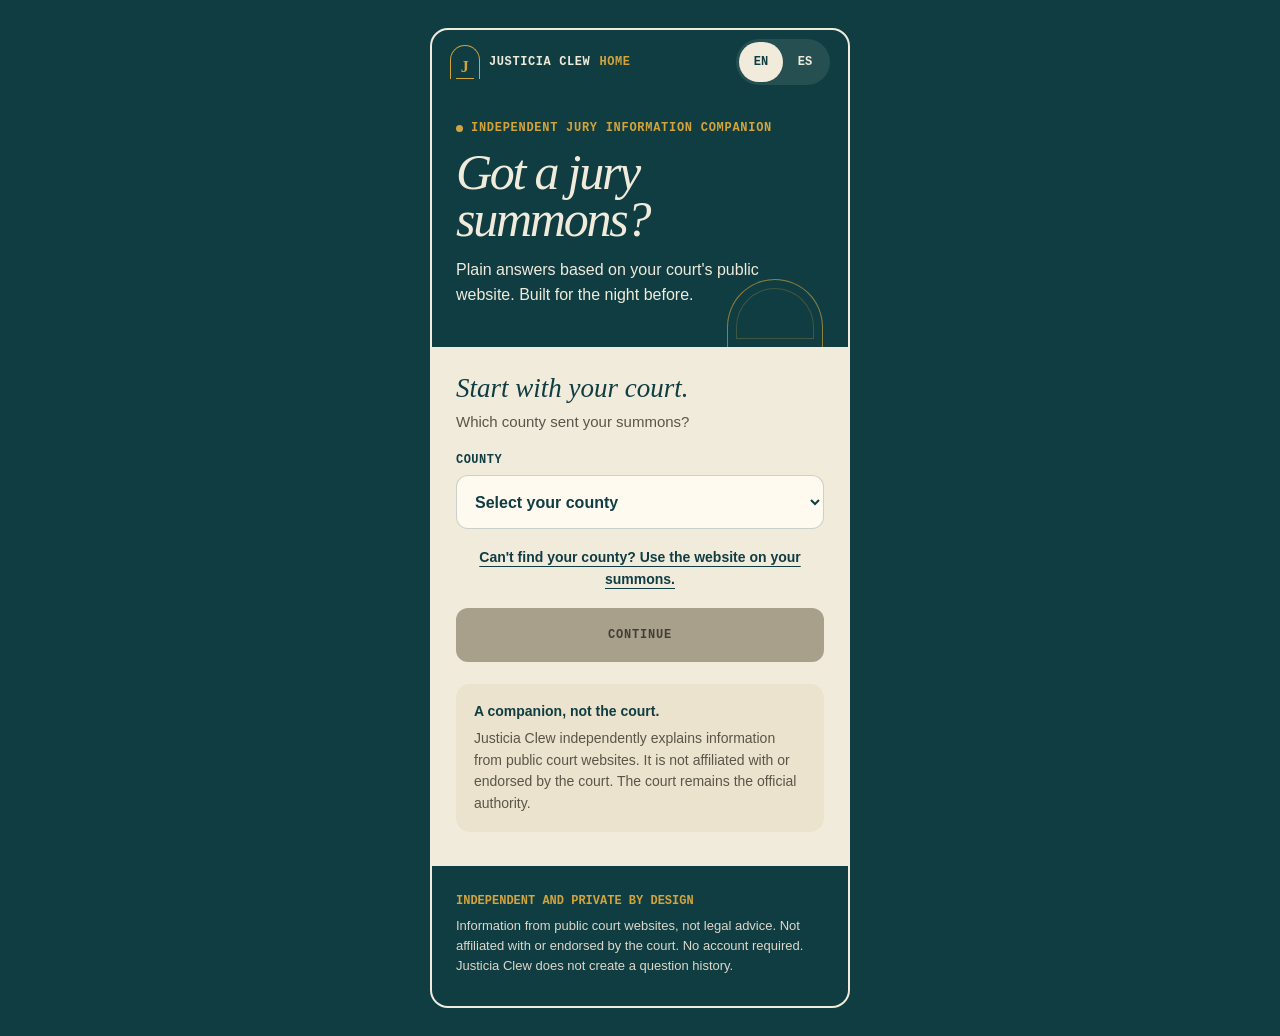
==== frontend/index.html @ 9c5492e8 "Block 0-3: Full backend + frontend wired to SB agent via DO Gradient AI" ====
<!doctype html>
<html lang="en">
<head>
  <meta charset="utf-8">
  <meta name="viewport" content="width=device-width,initial-scale=1">
  <title>Justicia Clew | Jury duty companion</title>
  <link rel="stylesheet" href="styles.css">
</head>
<body>
<div class="app">
  <header class="top"><button class="home" id="homeBtn" aria-label="Go to home"><span class="archmark" aria-hidden="true">J</span><span>Justicia Clew</span><span class="home-word">Home</span></button><nav aria-label="Language"><button class="lang" id="en" aria-pressed="true">EN</button><button class="lang" id="es" aria-pressed="false">ES</button></nav></header>
  <main>
    <section class="screen" id="landing" aria-labelledby="title"><div class="night"><p class="statusline" data-t="after">Independent jury information companion</p><h1 id="title" data-t="title">Got a jury summons?</h1><p class="lede" data-t="lede">Plain answers based on your court's public website. Built for the night before.</p></div><div class="find"><h2 class="section-title" data-t="start">Start with your court.</h2><p class="section-help" data-t="which">Which county sent your summons?</p><div class="field"><label for="county" data-t="county">County</label><select id="county"><option value="" data-t="select">Select your county</option><option value="sb">Santa Barbara</option><option value="la">Los Angeles</option><option value="sf">San Francisco</option><option value="fresno">Fresno</option><option value="inyo">Inyo</option><option disabled>More counties coming, designed for all 58</option></select></div><button class="reveal" id="reveal" aria-expanded="false" aria-controls="urlField" data-t="cant">Can't find your county? Use the website on your summons.</button><div class="field url-field" id="urlField" hidden><label for="url" data-t="courtWeb">Court website</label><input id="url" type="url" inputmode="url" autocomplete="url" placeholder="https://"></div><button class="primary" id="continue" disabled data-t="continue">Continue</button><aside class="trust"><strong data-t="companion">A companion, not the court.</strong><span data-t="trust">Justicia Clew independently explains information from public court websites. It is not affiliated with or endorsed by the court. The court remains the official authority.</span></aside></div></section>
    <section class="screen" id="loading" hidden aria-labelledby="loadingTitle"><div class="loading"><div class="loader-arch" aria-hidden="true"></div><h2 id="loadingTitle" data-t="checking">Checking the court's published information</h2><p data-t="moment">This should take only a moment.</p></div></section>
    <section class="screen" id="questionScreen" hidden aria-labelledby="questionTitle"><aside class="sourcebar"><span class="independent" data-t="independent">Independent court information companion</span><strong data-t="source">Information retrieved from the Santa Barbara Superior Court public website</strong><span data-t="checked">Prototype source snapshot · Jul 10, 2026 at 8:14 PM</span><button class="sourceInfo" aria-expanded="false" data-t="whatChecked">About this source</button><p class="info-pop" hidden data-t="checkedExplain">The court owns the source information. Justicia Clew independently explains it. The court did not create, review, or approve this explanation. A connected version will display the actual source page and retrieval time.</p></aside><div class="panel"><button class="back toLanding" data-t="backCourt">← Back to court selection</button><h2 id="questionTitle" data-t="need">What do you need to know?</h2><p class="intro" data-t="ownWords">Ask in your own words. You do not need legal language.</p><p class="summons-note" data-t="nearby">Keep your summons nearby. You may need your Juror ID or reporting date.</p><div class="ask"><label for="question" data-t="yourQ">Your jury duty question</label><div class="askrow"><input id="question" type="text" autocomplete="off" data-placeholder-en="For example, do I report tomorrow?" data-placeholder-es="Por ejemplo, ¿me presento mañana?" placeholder="For example, do I report tomorrow?"><button class="primary" id="ask" disabled data-t="findAnswer">Find my answer</button></div></div><p class="common" data-t="common">Or choose a common question</p><div class="chips" id="chipsContainer"></div></div></section>
    <section class="screen" id="answer" hidden aria-labelledby="asked"><aside class="sourcebar"><span class="independent" data-t="independent">Independent court information companion</span><strong data-t="source">Information retrieved from the Santa Barbara Superior Court public website</strong><span data-t="checked">Prototype source snapshot · Jul 10, 2026 at 8:14 PM</span><button class="sourceInfo" aria-expanded="false" data-t="whatChecked">About this source</button><p class="info-pop" hidden data-t="checkedExplain">The court owns the source information. Justicia Clew independently explains it. The court did not create, review, or approve this explanation. A connected version will display the actual source page and retrieval time.</p></aside><div class="panel answer"><button class="back" id="answerBack" data-t="backQuestions">← Back to questions</button><h2 id="asked"></h2><div id="result"></div></div></section><p class="sr" id="live" aria-live="polite"></p>
  </main>
  <footer><strong data-t="footerHead">Independent and private by design</strong><span data-t="footer">Information from public court websites, not legal advice. Not affiliated with or endorsed by the court. No account required. Justicia Clew does not create a question history.</span></footer>
</div>
<script src="app.js"></script>
</body>
</html>
---- frontend/styles.css ----
:root{--cream:#f1ebdc;--warm:#ebe3ce;--teal:#1b6d74;--deep:#0f3d42;--orange:#e85416;--ochre:#d4a43c;--muted:#5a5548;--paper:#fffaf0;--line:rgba(15,61,66,.22)}
*{box-sizing:border-box}html{background:var(--deep)}body{margin:0;background:var(--deep);color:var(--deep);font-family:Arial,"Helvetica Neue",sans-serif;line-height:1.55}button,input,select{font:inherit}.app{width:min(100%,420px);min-height:100vh;margin:auto;background:var(--cream);overflow:hidden}
.top{display:flex;align-items:center;justify-content:space-between;min-height:64px;padding:8px 18px;background:var(--deep);color:var(--cream)}.home{display:flex;align-items:center;gap:9px;min-height:46px;padding:3px 8px 3px 0;border:0;background:transparent;color:var(--cream);font:700 12px ui-monospace,SFMono-Regular,Consolas,monospace;letter-spacing:.05em;text-transform:uppercase;cursor:pointer}.home-word{color:var(--ochre);font-size:12px}
.archmark{position:relative;display:grid;place-items:end center;width:30px;height:34px;padding-bottom:3px;border:1px solid var(--ochre);border-bottom:0;border-radius:16px 16px 0 0;color:var(--ochre);font:bold 16px Georgia,serif}.archmark:after{content:"";position:absolute;left:5px;right:5px;bottom:0;border-bottom:1px solid var(--ochre)}
nav{display:flex;padding:3px;background:rgba(241,235,220,.1);border-radius:999px}.lang{min-width:44px;min-height:40px;border:0;border-radius:999px;background:transparent;color:var(--cream);font:700 12px ui-monospace,SFMono-Regular,Consolas,monospace;cursor:pointer}.lang[aria-pressed=true]{background:var(--cream);color:var(--deep)}
main{min-height:680px}.screen[hidden]{display:none}.screen{animation:appear .22s ease-out}@keyframes appear{from{opacity:.35;transform:translateY(4px)}}
.night{position:relative;min-height:246px;padding:27px 24px 39px;background:var(--deep);color:var(--cream);overflow:hidden}.night:after{content:"";position:absolute;right:25px;bottom:0;width:94px;height:67px;border:1px solid rgba(212,164,60,.65);border-bottom:0;border-radius:50px 50px 0 0;box-shadow:inset 0 0 0 8px var(--deep),inset 0 0 0 9px rgba(212,164,60,.25)}
.statusline{display:flex;align-items:center;gap:8px;margin:0 0 14px;color:var(--ochre);font:700 12px ui-monospace,SFMono-Regular,Consolas,monospace;letter-spacing:.06em;text-transform:uppercase}.statusline:before{content:"";width:7px;height:7px;border-radius:50%;background:var(--ochre)}
h1{position:relative;z-index:1;max-width:320px;margin:0 0 15px;font:italic 50px/.94 Georgia,serif;letter-spacing:-.045em}.lede{position:relative;z-index:1;max-width:310px;margin:0;color:var(--cream);font-size:16px}.find{padding:27px 24px 34px}.section-title{margin:0 0 7px;font:italic 27px/1.08 Georgia,serif}.section-help{margin:0 0 20px;color:var(--muted);font-size:15px}
.field{margin-bottom:17px}label{display:block;margin-bottom:8px;font:700 12px ui-monospace,SFMono-Regular,Consolas,monospace;text-transform:uppercase;letter-spacing:.04em}input,select{width:100%;min-height:54px;padding:12px 14px;border:1px solid var(--line);border-radius:12px;background:var(--paper);color:var(--deep);font-size:16px;font-weight:600}input:hover,select:hover{border-color:var(--teal)}.reveal{display:block;min-height:44px;margin:2px auto 17px;border:0;background:transparent;color:var(--deep);text-decoration:underline;text-underline-offset:4px;font-size:14px;font-weight:700;cursor:pointer}.url-field[hidden]{display:none}
.primary,.call{display:flex;align-items:center;justify-content:center;width:100%;min-height:54px;padding:12px;border:0;border-radius:12px;background:var(--deep);color:var(--cream);text-decoration:none;font:700 12px ui-monospace,SFMono-Regular,Consolas,monospace;text-transform:uppercase;letter-spacing:.065em;cursor:pointer}.primary:disabled{cursor:not-allowed;background:#a9a08c;color:#413e36}.primary:not(:disabled):after{content:"→";margin-left:11px}
.trust{margin:22px 0 0;padding:17px 18px;border-radius:14px;background:var(--warm);font-size:14px}.trust strong{display:block;margin-bottom:5px;color:var(--deep)}.trust span{color:var(--muted)}
.sourcebar{padding:18px 24px 17px;background:var(--warm);border-bottom:1px solid var(--line)}.sourcebar strong{display:block;margin-bottom:2px;font-size:14px}.sourcebar span{display:block;color:var(--muted);font-size:12px}.sourcebar .independent{display:inline-flex;align-items:center;width:auto;margin-bottom:9px;padding:0;background:transparent;color:var(--teal);font:700 12px ui-monospace,SFMono-Regular,Consolas,monospace;text-transform:uppercase;letter-spacing:.045em}.sourcebar .independent:before{content:"";width:7px;height:7px;margin-right:8px;border-radius:50%;background:var(--ochre)}.sourcebar button{min-height:40px;padding:5px 0;border:0;background:transparent;color:var(--teal);font-size:12px;font-weight:700;text-decoration:underline;text-underline-offset:3px;cursor:pointer}
.panel{padding:28px 24px 44px}.back{min-height:44px;margin:0 0 22px;padding:7px 0;border:0;background:transparent;color:var(--deep);font-size:14px;font-weight:700;cursor:pointer}.panel h2{margin:0 0 8px;font:italic 34px/1.04 Georgia,serif;letter-spacing:-.025em}.intro{margin:0 0 22px;color:var(--muted);font-size:15px}.summons-note{display:flex;gap:10px;margin:0 0 20px;color:var(--muted);font-size:14px}.summons-note:before{content:"i";display:grid;place-items:center;flex:0 0 22px;width:22px;height:22px;border-radius:50%;background:var(--teal);color:var(--cream);font:bold 13px Georgia,serif}
.ask{padding:20px;border-radius:16px;background:var(--warm)}.ask label{font-family:Arial,sans-serif;font-size:14px;text-transform:none;letter-spacing:0}.askrow{display:grid;gap:10px}.ask input{background:var(--paper)}.common{margin:27px 0 8px;color:var(--teal);font:700 12px ui-monospace,SFMono-Regular,Consolas,monospace;text-transform:uppercase;letter-spacing:.05em}.chips{display:grid}.chip{position:relative;min-height:62px;padding:15px 42px 15px 4px;border:0;border-bottom:1px solid var(--line);background:transparent;color:var(--deep);text-align:left;font-size:16px;font-weight:700;cursor:pointer}.chip:first-child{margin-inline:-10px;padding-left:14px;border-radius:12px 12px 0 0;background:rgba(235,227,206,.72)}.chip:after{content:"→";position:absolute;right:8px;top:50%;transform:translateY(-50%);color:var(--teal)}.chip:hover{color:var(--teal)}
.answer h2{margin-bottom:25px}.answer-block{padding:22px;border-radius:16px;background:var(--paper);font-size:16px}.label{display:block;margin-bottom:11px;color:var(--teal);font:700 12px ui-monospace,SFMono-Regular,Consolas,monospace;text-transform:uppercase;letter-spacing:.055em}.answer-block p,.action p,.refusal p,.unavailable p{margin:0}.action{margin-top:15px;padding:20px 22px;border-radius:16px;background:var(--deep);color:var(--cream)}.action .label{color:var(--ochre)}.action p{font-weight:700}.source{margin-top:15px;padding:20px 22px;border-radius:16px;background:var(--warm)}.source blockquote{margin:10px 0 13px;font:16px/1.5 Georgia,serif}.source a{color:var(--deep);font-weight:700}
.refusal,.unavailable{padding:22px;border-radius:16px;background:var(--paper);box-shadow:inset 4px 0 0 var(--orange)}.state{display:inline-block;margin-bottom:12px;padding:5px 8px;border-radius:7px;background:rgba(232,84,22,.1);color:#9d310a;font:700 12px ui-monospace,SFMono-Regular,Consolas,monospace;text-transform:uppercase}.call{margin-top:19px}.call:before{content:"";width:8px;height:8px;margin-right:10px;border-radius:50%;background:var(--orange)}
.loading{min-height:570px;padding:86px 30px;text-align:center}.loader-arch{position:relative;width:78px;height:96px;margin:0 auto 30px;border:3px solid var(--teal);border-bottom:0;border-radius:42px 42px 0 0;animation:breathe .7s ease-in-out infinite alternate}.loader-arch:after{content:"";position:absolute;left:14px;right:14px;bottom:0;border-bottom:3px solid var(--ochre)}@keyframes breathe{to{opacity:.45;transform:translateY(-4px)}}.loading h2{margin:0 0 10px;font:italic 29px Georgia,serif}.loading p{color:var(--muted);font-size:14px}
.info-pop{margin-top:10px;padding:12px 14px;border-radius:10px;background:var(--paper);color:var(--muted);font-size:13px}.info-pop[hidden]{display:none}footer{padding:28px 24px 30px;background:var(--deep);color:#ddd7c9;font-size:13px}footer strong{display:block;margin-bottom:8px;color:var(--ochre);font:700 12px ui-monospace,SFMono-Regular,Consolas,monospace;text-transform:uppercase}
:focus-visible{outline:3px solid var(--deep);outline-offset:3px}.top :focus-visible{outline-color:var(--ochre)}.sr{position:absolute;width:1px;height:1px;overflow:hidden;clip:rect(0 0 0 0)}@media(max-width:350px){h1{font-size:43px}.panel h2{font-size:30px}}@media(min-width:560px){body{padding:28px 0}.app{border:2px solid var(--cream);border-radius:18px}}
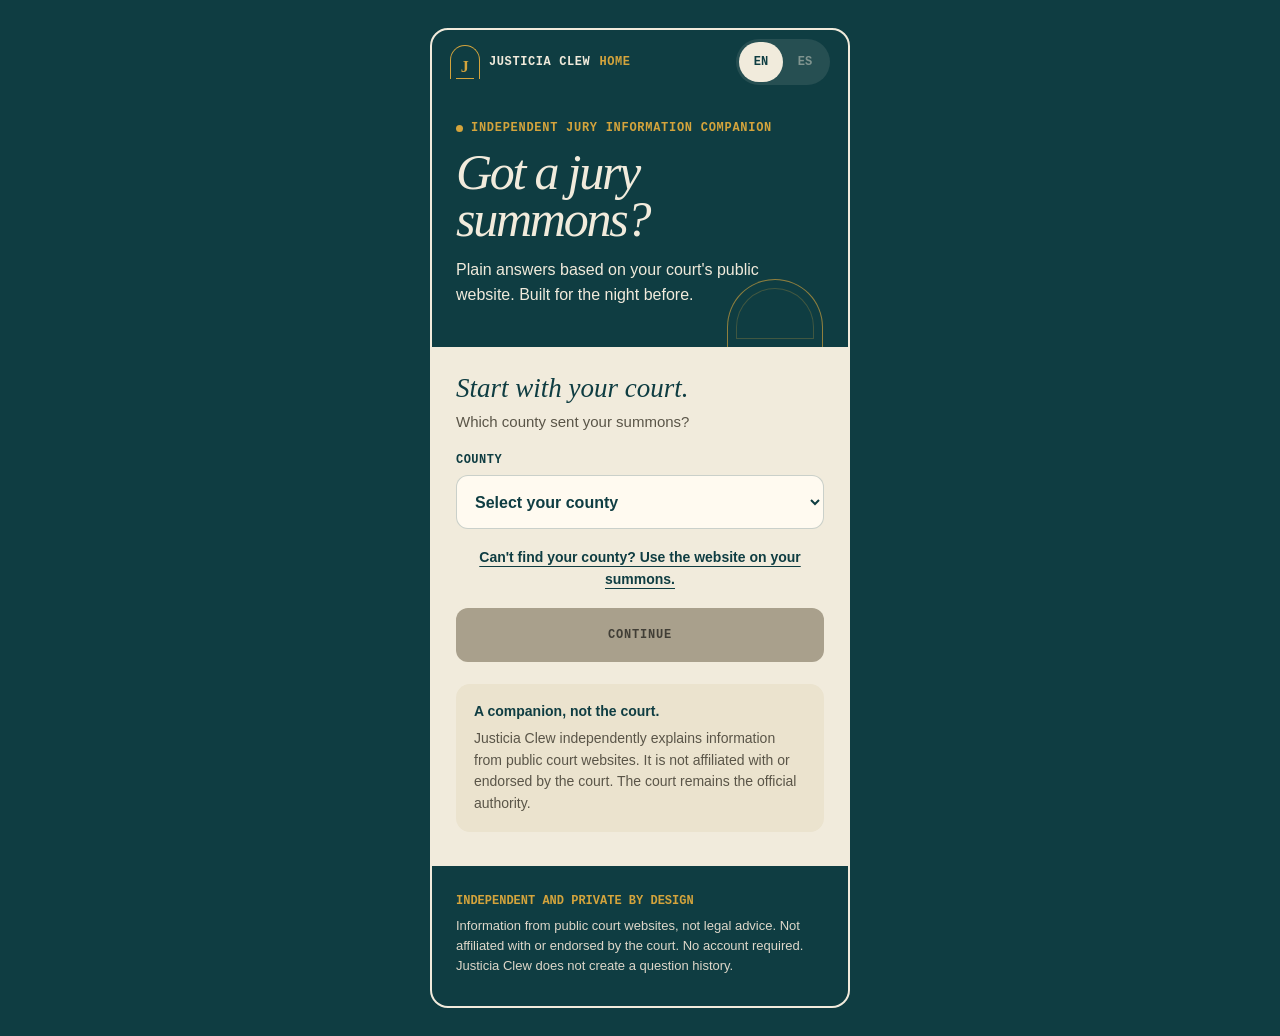
==== commit d90d0853: "add real rate limiting, fix focus-on-heading a11y bug, disable Spanish toggle" ====
--- a/frontend/index.html
+++ b/frontend/index.html
@@ -8,12 +8,12 @@
 </head>
 <body>
 <div class="app">
-  <header class="top"><button class="home" id="homeBtn" aria-label="Go to home"><span class="archmark" aria-hidden="true">J</span><span>Justicia Clew</span><span class="home-word">Home</span></button><nav aria-label="Language"><button class="lang" id="en" aria-pressed="true">EN</button><button class="lang" id="es" aria-pressed="false">ES</button></nav></header>
+  <header class="top"><button class="home" id="homeBtn" aria-label="Go to home"><span class="archmark" aria-hidden="true">J</span><span>Justicia Clew</span><span class="home-word">Home</span></button><nav aria-label="Language"><button class="lang" id="en" aria-pressed="true">EN</button><button class="lang" id="es" aria-pressed="false" disabled aria-disabled="true" title="Spanish translations are not fully implemented yet" style="opacity:0.45;cursor:not-allowed;">ES</button></nav></header>
   <main>
-    <section class="screen" id="landing" aria-labelledby="title"><div class="night"><p class="statusline" data-t="after">Independent jury information companion</p><h1 id="title" data-t="title">Got a jury summons?</h1><p class="lede" data-t="lede">Plain answers based on your court's public website. Built for the night before.</p></div><div class="find"><h2 class="section-title" data-t="start">Start with your court.</h2><p class="section-help" data-t="which">Which county sent your summons?</p><div class="field"><label for="county" data-t="county">County</label><select id="county"><option value="" data-t="select">Select your county</option><option value="sb">Santa Barbara</option><option value="la">Los Angeles</option><option value="sf">San Francisco</option><option value="fresno">Fresno</option><option value="inyo">Inyo</option><option disabled>More counties coming, designed for all 58</option></select></div><button class="reveal" id="reveal" aria-expanded="false" aria-controls="urlField" data-t="cant">Can't find your county? Use the website on your summons.</button><div class="field url-field" id="urlField" hidden><label for="url" data-t="courtWeb">Court website</label><input id="url" type="url" inputmode="url" autocomplete="url" placeholder="https://"></div><button class="primary" id="continue" disabled data-t="continue">Continue</button><aside class="trust"><strong data-t="companion">A companion, not the court.</strong><span data-t="trust">Justicia Clew independently explains information from public court websites. It is not affiliated with or endorsed by the court. The court remains the official authority.</span></aside></div></section>
-    <section class="screen" id="loading" hidden aria-labelledby="loadingTitle"><div class="loading"><div class="loader-arch" aria-hidden="true"></div><h2 id="loadingTitle" data-t="checking">Checking the court's published information</h2><p data-t="moment">This should take only a moment.</p></div></section>
-    <section class="screen" id="questionScreen" hidden aria-labelledby="questionTitle"><aside class="sourcebar"><span class="independent" data-t="independent">Independent court information companion</span><strong data-t="source">Information retrieved from the Santa Barbara Superior Court public website</strong><span data-t="checked">Prototype source snapshot · Jul 10, 2026 at 8:14 PM</span><button class="sourceInfo" aria-expanded="false" data-t="whatChecked">About this source</button><p class="info-pop" hidden data-t="checkedExplain">The court owns the source information. Justicia Clew independently explains it. The court did not create, review, or approve this explanation. A connected version will display the actual source page and retrieval time.</p></aside><div class="panel"><button class="back toLanding" data-t="backCourt">← Back to court selection</button><h2 id="questionTitle" data-t="need">What do you need to know?</h2><p class="intro" data-t="ownWords">Ask in your own words. You do not need legal language.</p><p class="summons-note" data-t="nearby">Keep your summons nearby. You may need your Juror ID or reporting date.</p><div class="ask"><label for="question" data-t="yourQ">Your jury duty question</label><div class="askrow"><input id="question" type="text" autocomplete="off" data-placeholder-en="For example, do I report tomorrow?" data-placeholder-es="Por ejemplo, ¿me presento mañana?" placeholder="For example, do I report tomorrow?"><button class="primary" id="ask" disabled data-t="findAnswer">Find my answer</button></div></div><p class="common" data-t="common">Or choose a common question</p><div class="chips" id="chipsContainer"></div></div></section>
-    <section class="screen" id="answer" hidden aria-labelledby="asked"><aside class="sourcebar"><span class="independent" data-t="independent">Independent court information companion</span><strong data-t="source">Information retrieved from the Santa Barbara Superior Court public website</strong><span data-t="checked">Prototype source snapshot · Jul 10, 2026 at 8:14 PM</span><button class="sourceInfo" aria-expanded="false" data-t="whatChecked">About this source</button><p class="info-pop" hidden data-t="checkedExplain">The court owns the source information. Justicia Clew independently explains it. The court did not create, review, or approve this explanation. A connected version will display the actual source page and retrieval time.</p></aside><div class="panel answer"><button class="back" id="answerBack" data-t="backQuestions">← Back to questions</button><h2 id="asked"></h2><div id="result"></div></div></section><p class="sr" id="live" aria-live="polite"></p>
+    <section class="screen" id="landing" aria-labelledby="title"><div class="night"><p class="statusline" data-t="after">Independent jury information companion</p><h1 id="title" tabindex="-1" data-t="title">Got a jury summons?</h1><p class="lede" data-t="lede">Plain answers based on your court's public website. Built for the night before.</p></div><div class="find"><h2 class="section-title" data-t="start">Start with your court.</h2><p class="section-help" data-t="which">Which county sent your summons?</p><div class="field"><label for="county" data-t="county">County</label><select id="county"><option value="" data-t="select">Select your county</option><option value="sb">Santa Barbara</option><option value="la">Los Angeles</option><option value="sf">San Francisco</option><option value="fresno">Fresno</option><option value="inyo">Inyo</option><option disabled>More counties coming, designed for all 58</option></select></div><button class="reveal" id="reveal" aria-expanded="false" aria-controls="urlField" data-t="cant">Can't find your county? Use the website on your summons.</button><div class="field url-field" id="urlField" hidden><label for="url" data-t="courtWeb">Court website</label><input id="url" type="url" inputmode="url" autocomplete="url" placeholder="https://"></div><button class="primary" id="continue" disabled data-t="continue">Continue</button><aside class="trust"><strong data-t="companion">A companion, not the court.</strong><span data-t="trust">Justicia Clew independently explains information from public court websites. It is not affiliated with or endorsed by the court. The court remains the official authority.</span></aside></div></section>
+    <section class="screen" id="loading" hidden aria-labelledby="loadingTitle"><div class="loading"><div class="loader-arch" aria-hidden="true"></div><h2 id="loadingTitle" tabindex="-1" data-t="checking">Checking the court's published information</h2><p data-t="moment">This should take only a moment.</p></div></section>
+    <section class="screen" id="questionScreen" hidden aria-labelledby="questionTitle"><aside class="sourcebar"><span class="independent" data-t="independent">Independent court information companion</span><strong data-t="source">Information retrieved from the Santa Barbara Superior Court public website</strong><span data-t="checked">Prototype source snapshot · Jul 10, 2026 at 8:14 PM</span><button class="sourceInfo" aria-expanded="false" data-t="whatChecked">About this source</button><p class="info-pop" hidden data-t="checkedExplain">The court owns the source information. Justicia Clew independently explains it. The court did not create, review, or approve this explanation. A connected version will display the actual source page and retrieval time.</p></aside><div class="panel"><button class="back toLanding" data-t="backCourt">← Back to court selection</button><h2 id="questionTitle" tabindex="-1" data-t="need">What do you need to know?</h2><p class="intro" data-t="ownWords">Ask in your own words. You do not need legal language.</p><p class="summons-note" data-t="nearby">Keep your summons nearby. You may need your Juror ID or reporting date.</p><div class="ask"><label for="question" data-t="yourQ">Your jury duty question</label><div class="askrow"><input id="question" type="text" autocomplete="off" data-placeholder-en="For example, do I report tomorrow?" data-placeholder-es="Por ejemplo, ¿me presento mañana?" placeholder="For example, do I report tomorrow?"><button class="primary" id="ask" disabled data-t="findAnswer">Find my answer</button></div></div><p class="common" data-t="common">Or choose a common question</p><div class="chips" id="chipsContainer"></div></div></section>
+    <section class="screen" id="answer" hidden aria-labelledby="asked"><aside class="sourcebar"><span class="independent" data-t="independent">Independent court information companion</span><strong data-t="source">Information retrieved from the Santa Barbara Superior Court public website</strong><span data-t="checked">Prototype source snapshot · Jul 10, 2026 at 8:14 PM</span><button class="sourceInfo" aria-expanded="false" data-t="whatChecked">About this source</button><p class="info-pop" hidden data-t="checkedExplain">The court owns the source information. Justicia Clew independently explains it. The court did not create, review, or approve this explanation. A connected version will display the actual source page and retrieval time.</p></aside><div class="panel answer"><button class="back" id="answerBack" data-t="backQuestions">← Back to questions</button><h2 id="asked" tabindex="-1"></h2><div id="result"></div></div></section><p class="sr" id="live" aria-live="polite"></p>
   </main>
   <footer><strong data-t="footerHead">Independent and private by design</strong><span data-t="footer">Information from public court websites, not legal advice. Not affiliated with or endorsed by the court. No account required. Justicia Clew does not create a question history.</span></footer>
 </div>
--- a/frontend/styles.css
+++ b/frontend/styles.css
@@ -18,3 +18,7 @@
 .loading{min-height:570px;padding:86px 30px;text-align:center}.loader-arch{position:relative;width:78px;height:96px;margin:0 auto 30px;border:3px solid var(--teal);border-bottom:0;border-radius:42px 42px 0 0;animation:breathe .7s ease-in-out infinite alternate}.loader-arch:after{content:"";position:absolute;left:14px;right:14px;bottom:0;border-bottom:3px solid var(--ochre)}@keyframes breathe{to{opacity:.45;transform:translateY(-4px)}}.loading h2{margin:0 0 10px;font:italic 29px Georgia,serif}.loading p{color:var(--muted);font-size:14px}
 .info-pop{margin-top:10px;padding:12px 14px;border-radius:10px;background:var(--paper);color:var(--muted);font-size:13px}.info-pop[hidden]{display:none}footer{padding:28px 24px 30px;background:var(--deep);color:#ddd7c9;font-size:13px}footer strong{display:block;margin-bottom:8px;color:var(--ochre);font:700 12px ui-monospace,SFMono-Regular,Consolas,monospace;text-transform:uppercase}
 :focus-visible{outline:3px solid var(--deep);outline-offset:3px}.top :focus-visible{outline-color:var(--ochre)}.sr{position:absolute;width:1px;height:1px;overflow:hidden;clip:rect(0 0 0 0)}@media(max-width:350px){h1{font-size:43px}.panel h2{font-size:30px}}@media(min-width:560px){body{padding:28px 0}.app{border:2px solid var(--cream);border-radius:18px}}
+
+.hours{margin:8px 0 0;color:var(--muted);font-size:13px}
+
+.answer-block p+p,.refusal p+p,.unavailable p+p{margin-top:10px}
